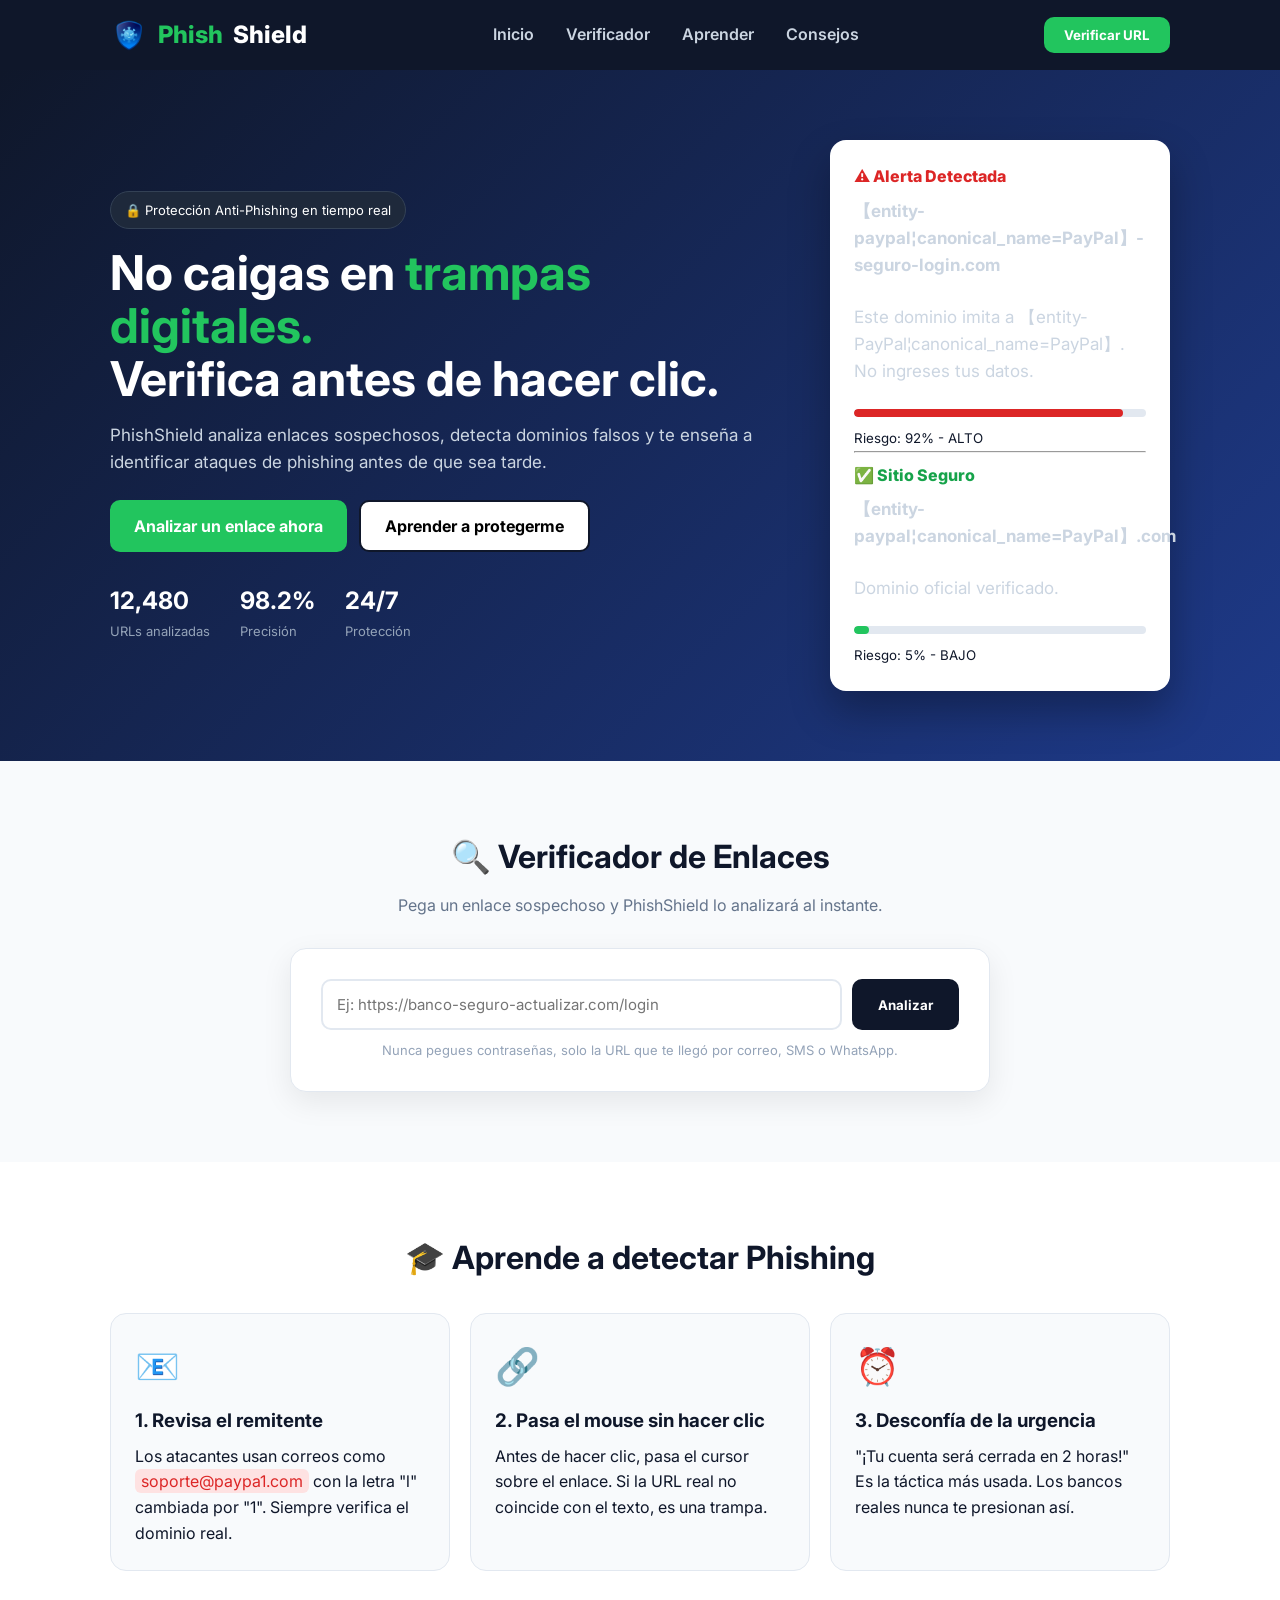
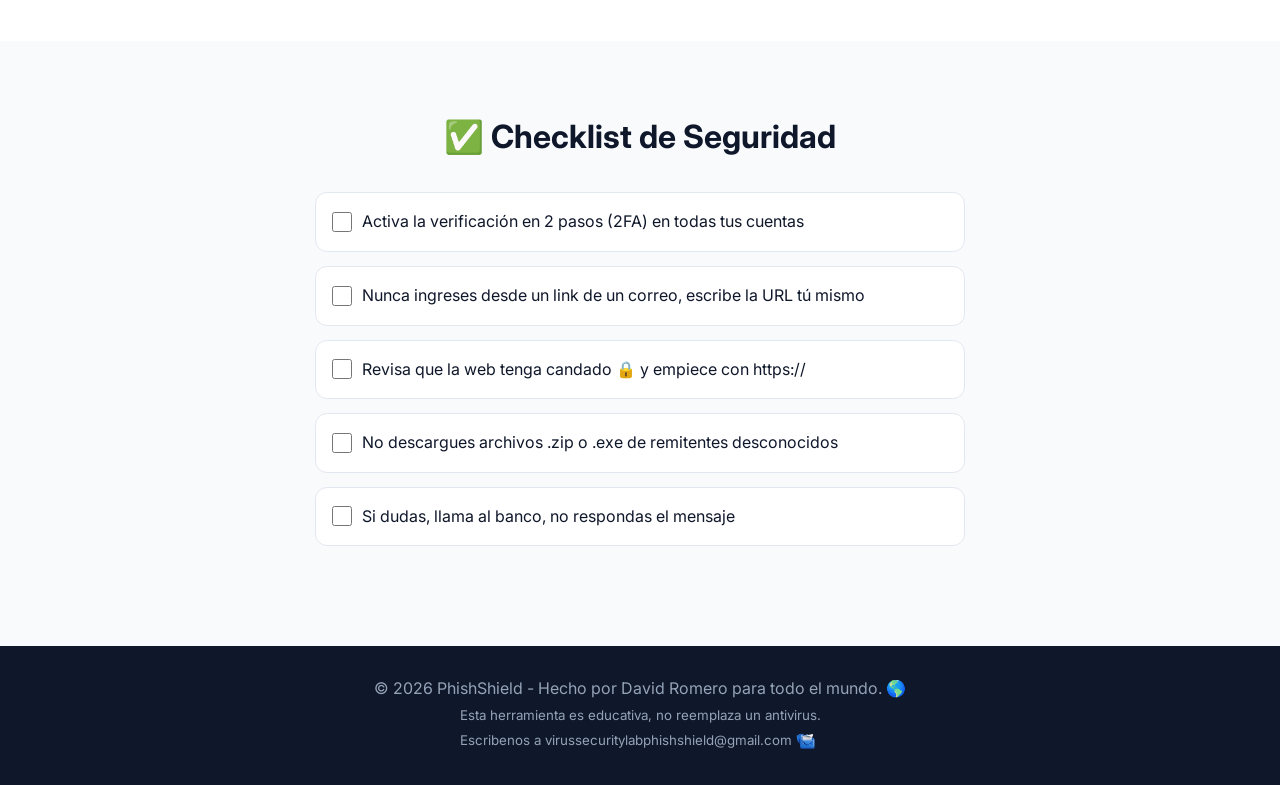
==== index.html @ 4621362f "Primera versión de PhishShield" ====
<!DOCTYPE html>
<html lang="es">

<head>
    <meta charset="UTF-8">
    <meta name="viewport" content="width=device-width, initial-scale=1.0">
    <title>PhishShield - Protégete del Phishing</title>
    <link rel="icon" type="image/png" href="assets/logo.png">
    <link rel="stylesheet" href="css/style.css">
    <link href="https://fonts.googleapis.com/css2?family=Inter:wght@400;600;800&display=swap" rel="stylesheet">
</head>

<body>

    <!-- NAVBAR -->
    <header class="navbar">
        <div class="container nav-flex">
            <div class="logo">
                <img src="assets/logo.png" alt="PhishShield Logo">
                <span>Phish</span>Shield
            </div>
            <nav>
                <a href="#inicio">Inicio</a>
                <a href="#verificador">Verificador</a>
                <a href="#aprender">Aprender</a>
                <a href="#consejos">Consejos</a>
            </nav>
            <button class="btn-primary"
                onclick="document.getElementById('verificador').scrollIntoView({behavior:'smooth'})">Verificar
                URL</button>
        </div>
    </header>

    <!-- HERO -->
    <section id="inicio" class="hero">
        <div class="container hero-flex">
            <div class="hero-text">
                <span class="badge">🔒 Protección Anti-Phishing en tiempo real</span>
                <h1>No caigas en <span class="highlight">trampas digitales.</span><br>Verifica antes de hacer clic.</h1>
                <p>PhishShield analiza enlaces sospechosos, detecta dominios falsos y te enseña a identificar ataques de
                    phishing antes de que sea tarde.</p>
                <div class="hero-buttons">
                    <button class="btn-primary large"
                        onclick="document.getElementById('verificador').scrollIntoView({behavior:'smooth'})">Analizar un
                        enlace ahora</button>
                    <button class="btn-secondary large"
                        onclick="document.getElementById('aprender').scrollIntoView({behavior:'smooth'})">Aprender a
                        protegerme</button>
                </div>
                <div class="stats">
                    <div><strong id="stat-analizados">12,480</strong><span>URLs analizadas</span></div>
                    <div><strong>98.2%</strong><span>Precisión</span></div>
                    <div><strong>24/7</strong><span>Protección</span></div>
                </div>
            </div>
            <div class="hero-card">
                <div class="card-header">⚠️ Alerta Detectada</div>
                <p><strong>【entity-paypal¦canonical_name=PayPal】-seguro-login.com</strong></p>
                <p class="danger">Este dominio imita a 【entity-PayPal¦canonical_name=PayPal】. No ingreses tus datos.</p>
                <div class="progress-bar">
                    <div class="progress danger-bg" style="width: 92%"></div>
                </div>
                <small>Riesgo: 92% - ALTO</small>
                <hr>
                <div class="card-header safe">✅ Sitio Seguro</div>
                <p><strong>【entity-paypal¦canonical_name=PayPal】.com</strong></p>
                <p class="safe-text">Dominio oficial verificado.</p>
                <div class="progress-bar">
                    <div class="progress safe-bg" style="width: 5%"></div>
                </div>
                <small>Riesgo: 5% - BAJO</small>
            </div>
        </div>
    </section>

    <!-- VERIFICADOR -->
    <section id="verificador" class="section">
        <div class="container">
            <h2 class="section-title">🔍 Verificador de Enlaces</h2>
            <p class="section-subtitle">Pega un enlace sospechoso y PhishShield lo analizará al instante.</p>

            <div class="checker-box">
                <div class="input-group">
                    <input type="text" id="urlInput" placeholder="Ej: https://banco-seguro-actualizar.com/login">
                    <button onclick="analizarURL()">Analizar</button>
                </div>
                <p class="hint">Nunca pegues contraseñas, solo la URL que te llegó por correo, SMS o WhatsApp.</p>

                <div id="resultado" class="resultado hidden">
                    <h3 id="resultadoTitulo"></h3>
                    <p id="resultadoDesc"></p>
                    <div class="progress-bar big">
                        <div id="barraRiesgo" class="progress"></div>
                    </div>
                    <p id="porcentajeRiesgo"></p>
                    <ul id="listaAlertas"></ul>
                </div>
            </div>
        </div>
    </section>

    <!-- APRENDER -->
    <section id="aprender" class="section bg-light">
        <div class="container">
            <h2 class="section-title">🎓 Aprende a detectar Phishing</h2>
            <div class="grid-3">
                <div class="card">
                    <div class="icon">📧</div>
                    <h3>1. Revisa el remitente</h3>
                    <p>Los atacantes usan correos como <code>soporte@paypa1.com</code> con la letra "l" cambiada por
                        "1". Siempre verifica el dominio real.</p>
                </div>
                <div class="card">
                    <div class="icon">🔗</div>
                    <h3>2. Pasa el mouse sin hacer clic</h3>
                    <p>Antes de hacer clic, pasa el cursor sobre el enlace. Si la URL real no coincide con el texto, es
                        una trampa.</p>
                </div>
                <div class="card">
                    <div class="icon">⏰</div>
                    <h3>3. Desconfía de la urgencia</h3>
                    <p>"¡Tu cuenta será cerrada en 2 horas!" Es la táctica más usada. Los bancos reales nunca te
                        presionan así.</p>
                </div>
            </div>
        </div>
    </section>

    <!-- CONSEJOS -->
    <section id="consejos" class="section">
        <div class="container">
            <h2 class="section-title">✅ Checklist de Seguridad</h2>
            <div class="checklist">
                <label><input type="checkbox"> Activa la verificación en 2 pasos (2FA) en todas tus cuentas</label>
                <label><input type="checkbox"> Nunca ingreses desde un link de un correo, escribe la URL tú
                    mismo</label>
                <label><input type="checkbox"> Revisa que la web tenga candado 🔒 y empiece con https://</label>
                <label><input type="checkbox"> No descargues archivos .zip o .exe de remitentes desconocidos</label>
                <label><input type="checkbox"> Si dudas, llama al banco, no respondas el mensaje</label>
            </div>
        </div>
    </section>

    <footer>
        <p>© 2026 PhishShield - Hecho por David Romero para todo el mundo. 🌎</p>
        <p><small>Esta herramienta es educativa, no reemplaza un antivirus.</small></p>
        <p><small>Escribenos a virussecuritylabphishshield@gmail.com</small><img src="assets/logocorreo.png"
                style="width:28px; vertical-align:middle;"> </p>
        </p>
    </footer>

    <script src="js/script.js"></script>
</body>

</html>
---- css/style.css ----
* { margin: 0; padding: 0; box-sizing: border-box; font-family: 'Inter', sans-serif; }
body { background: #f8fafc; color: #0f172a; line-height: 1.6; }
.container { max-width: 1100px; margin: auto; padding: 0 20px; }

/* NAVBAR */
.navbar { background: #0f172a; color: white; padding: 16px 0; position: sticky; top: 0; z-index: 100; }
.nav-flex { display: flex; justify-content: space-between; align-items: center; }
.logo { font-size: 24px; font-weight: 800; }
.logo span { color: #22c55e; }
.navbar nav a { color: #cbd5e1; text-decoration: none; margin: 0 14px; font-weight: 600; }
.navbar nav a:hover { color: white; }

/* BOTONES */
.btn-primary { background: #22c55e; color: white; border: none; padding: 10px 20px; border-radius: 10px; font-weight: 700; cursor: pointer; }
.btn-primary:hover { background: #16a34a; }
.btn-secondary { background: white; border: 2px solid #0f172a; padding: 10px 20px; border-radius: 10px; font-weight: 700; cursor: pointer; }
.large { padding: 14px 24px; font-size: 16px; }

/* HERO */
.hero { background: linear-gradient(135deg, #0f172a 0%, #1e3a8a 100%); color: white; padding: 70px 0; }
.hero-flex { display: flex; gap: 40px; align-items: center; flex-wrap: wrap; }
.hero-text { flex: 1; min-width: 300px; }
.badge { background: #1e293b; padding: 8px 14px; border-radius: 20px; font-size: 13px; border: 1px solid #334155; display: inline-block; margin-bottom: 18px; }
.hero h1 { font-size: 48px; line-height: 1.1; margin-bottom: 16px; }
.highlight { color: #22c55e; }
.hero p { color: #cbd5e1; margin-bottom: 24px; font-size: 17px; }
.hero-buttons { display: flex; gap: 12px; flex-wrap: wrap; }
.stats { display: flex; gap: 30px; margin-top: 30px; }
.stats div { display: flex; flex-direction: column; }
.stats strong { font-size: 24px; }
.stats span { color: #94a3b8; font-size: 13px; }

.hero-card { background: white; color: #0f172a; padding: 24px; border-radius: 16px; width: 340px; box-shadow: 0 20px 40px rgba(0,0,0,0.3); }
.card-header { font-weight: 800; color: #dc2626; margin-bottom: 8px; }
.card-header.safe { color: #16a34a; margin-top: 10px; }
.danger { color: #dc2626; font-size: 14px; }
.safe-text { color: #16a34a; font-size: 14px; }
.progress-bar { background: #e2e8f0; height: 8px; border-radius: 10px; overflow: hidden; margin: 8px 0; }
.progress { height: 100%; border-radius: 10px; }
.danger-bg { background: #dc2626; }
.safe-bg { background: #22c55e; }

/* SECCIONES */
.section { padding: 70px 0; }
.bg-light { background: white; }
.section-title { text-align: center; font-size: 32px; margin-bottom: 10px; }
.section-subtitle { text-align: center; color: #64748b; margin-bottom: 30px; }

/* CHECKER */
.checker-box { background: white; max-width: 700px; margin: auto; padding: 30px; border-radius: 16px; box-shadow: 0 10px 30px rgba(0,0,0,0.08); border: 1px solid #e2e8f0; }
.input-group { display: flex; gap: 10px; }
.input-group input { flex: 1; padding: 14px; border: 2px solid #e2e8f0; border-radius: 10px; font-size: 15px; outline: none; }
.input-group input:focus { border-color: #22c55e; }
.input-group button { background: #0f172a; color: white; border: none; padding: 0 26px; border-radius: 10px; font-weight: 700; cursor: pointer; }
.hint { font-size: 13px; color: #94a3b8; margin-top: 10px; text-align: center; }
.resultado { margin-top: 24px; padding: 20px; border-radius: 12px; background: #f8fafc; border: 1px solid #e2e8f0; }
.hidden { display: none; }
.big { height: 12px; }
#listaAlertas { margin-top: 12px; padding-left: 20px; }

/* GRID */
.grid-3 { display: grid; grid-template-columns: repeat(auto-fit, minmax(280px, 1fr)); gap: 20px; margin-top: 30px; }
.card { background: #f8fafc; padding: 24px; border-radius: 16px; border: 1px solid #e2e8f0; }
.icon { font-size: 36px; margin-bottom: 10px; }
.card h3 { margin-bottom: 8px; }
.card code { background: #fee2e2; padding: 2px 6px; border-radius: 6px; color: #dc2626; }

.checklist { max-width: 650px; margin: 30px auto; display: flex; flex-direction: column; gap: 14px; }
.checklist label { background: white; padding: 16px; border-radius: 12px; border: 1px solid #e2e8f0; cursor: pointer; display: flex; gap: 10px; align-items: center; }
.checklist input { width: 20px; height: 20px; accent-color: #22c55e; }

footer { background: #0f172a; color: #94a3b8; text-align: center; padding: 30px 20px; }

@media (max-width: 768px) {
    .hero h1 { font-size: 34px; }
    .navbar nav { display: none; }
    .input-group { flex-direction: column; }
    .input-group button { padding: 14px; }
}
/* LOGO */
.logo {
    display: flex;
    align-items: center;
    gap: 10px;
}
.logo img {
    width: 38px;
    height: 38px;
    object-fit: contain;
    border-radius: 8px;
}
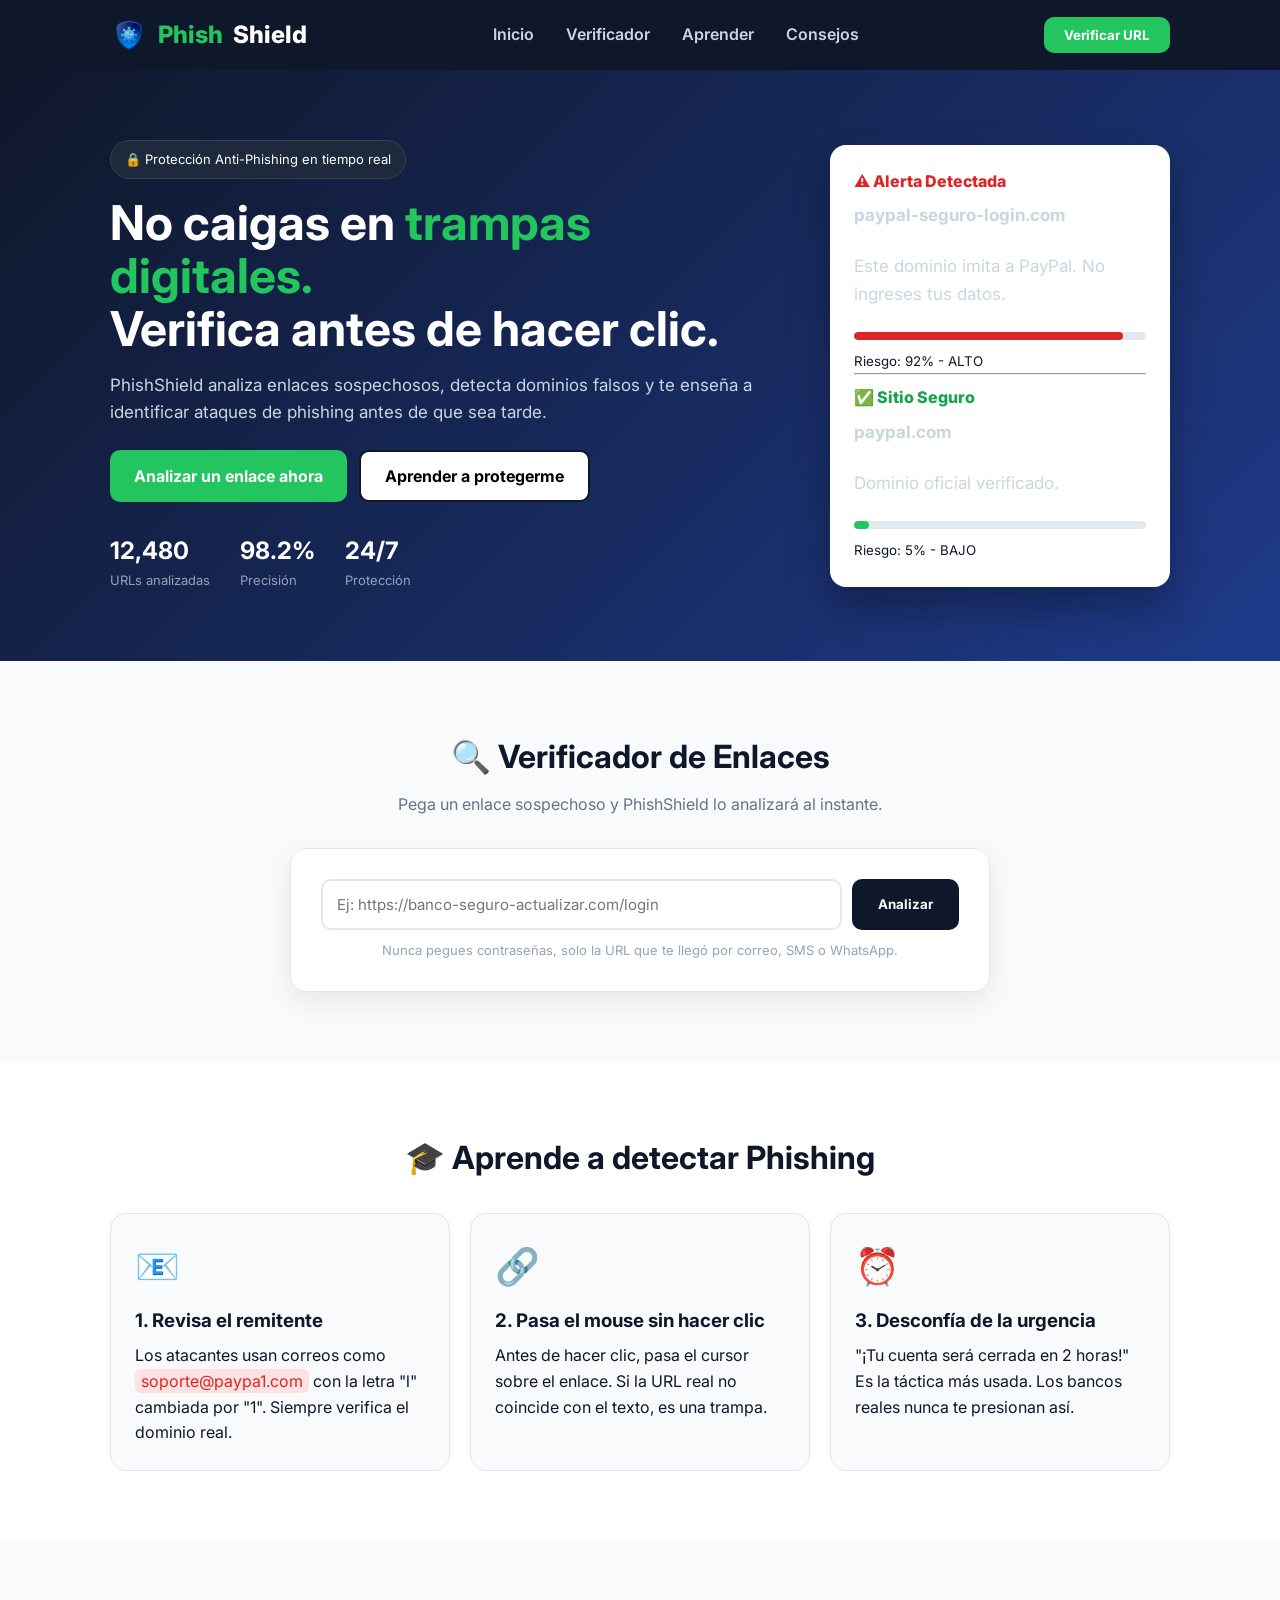
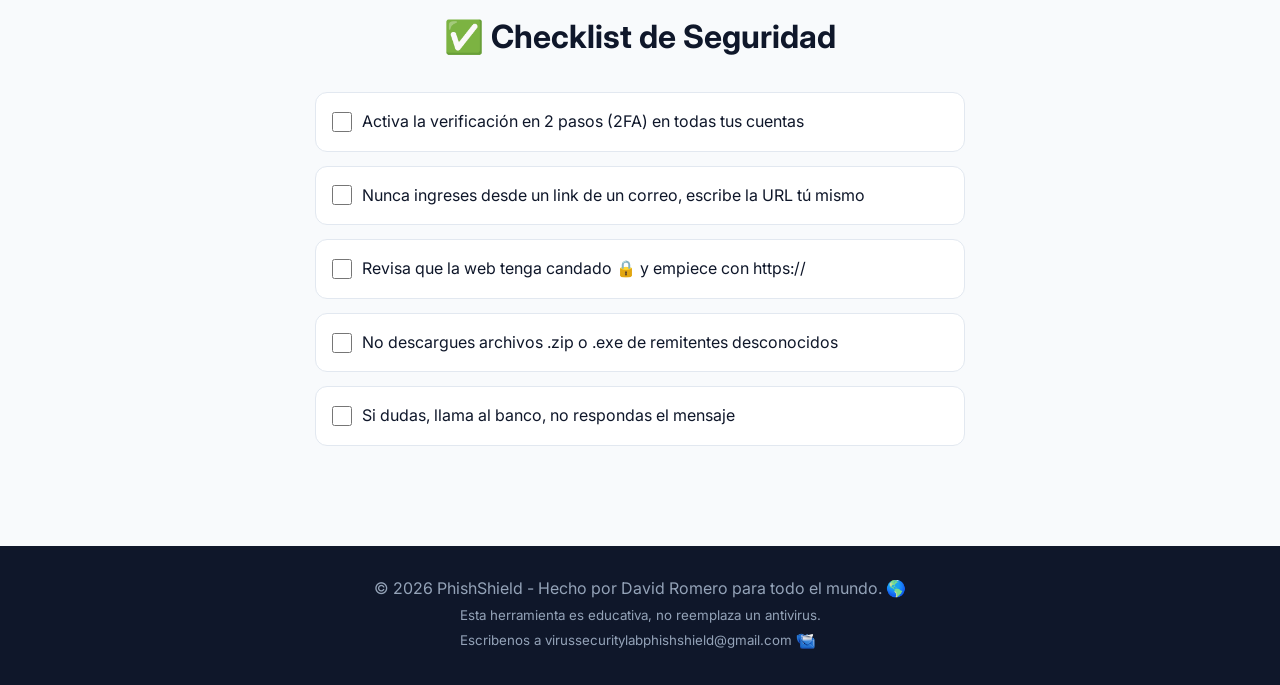
==== commit 99860abd: "Corregido texto gris y color del cuadro" ====
--- a/index.html
+++ b/index.html
@@ -54,22 +54,18 @@
                 </div>
             </div>
             <div class="hero-card">
-                <div class="card-header">⚠️ Alerta Detectada</div>
-                <p><strong>【entity-paypal¦canonical_name=PayPal】-seguro-login.com</strong></p>
-                <p class="danger">Este dominio imita a 【entity-PayPal¦canonical_name=PayPal】. No ingreses tus datos.</p>
-                <div class="progress-bar">
-                    <div class="progress danger-bg" style="width: 92%"></div>
-                </div>
-                <small>Riesgo: 92% - ALTO</small>
-                <hr>
-                <div class="card-header safe">✅ Sitio Seguro</div>
-                <p><strong>【entity-paypal¦canonical_name=PayPal】.com</strong></p>
-                <p class="safe-text">Dominio oficial verificado.</p>
-                <div class="progress-bar">
-                    <div class="progress safe-bg" style="width: 5%"></div>
-                </div>
-                <small>Riesgo: 5% - BAJO</small>
-            </div>
+    <div class="card-header">⚠️ Alerta Detectada</div>
+    <p><strong>paypal-seguro-login.com</strong></p>
+    <p class="danger">Este dominio imita a PayPal. No ingreses tus datos.</p>
+    <div class="progress-bar"><div class="progress danger-bg" style="width: 92%"></div></div>
+    <small>Riesgo: 92% - ALTO</small>
+    <hr>
+    <div class="card-header safe">✅ Sitio Seguro</div>
+    <p><strong>paypal.com</strong></p>
+    <p class="safe-text">Dominio oficial verificado.</p>
+    <div class="progress-bar"><div class="progress safe-bg" style="width: 5%"></div></div>
+    <small>Riesgo: 5% - BAJO</small>
+</div>
         </div>
     </section>
 
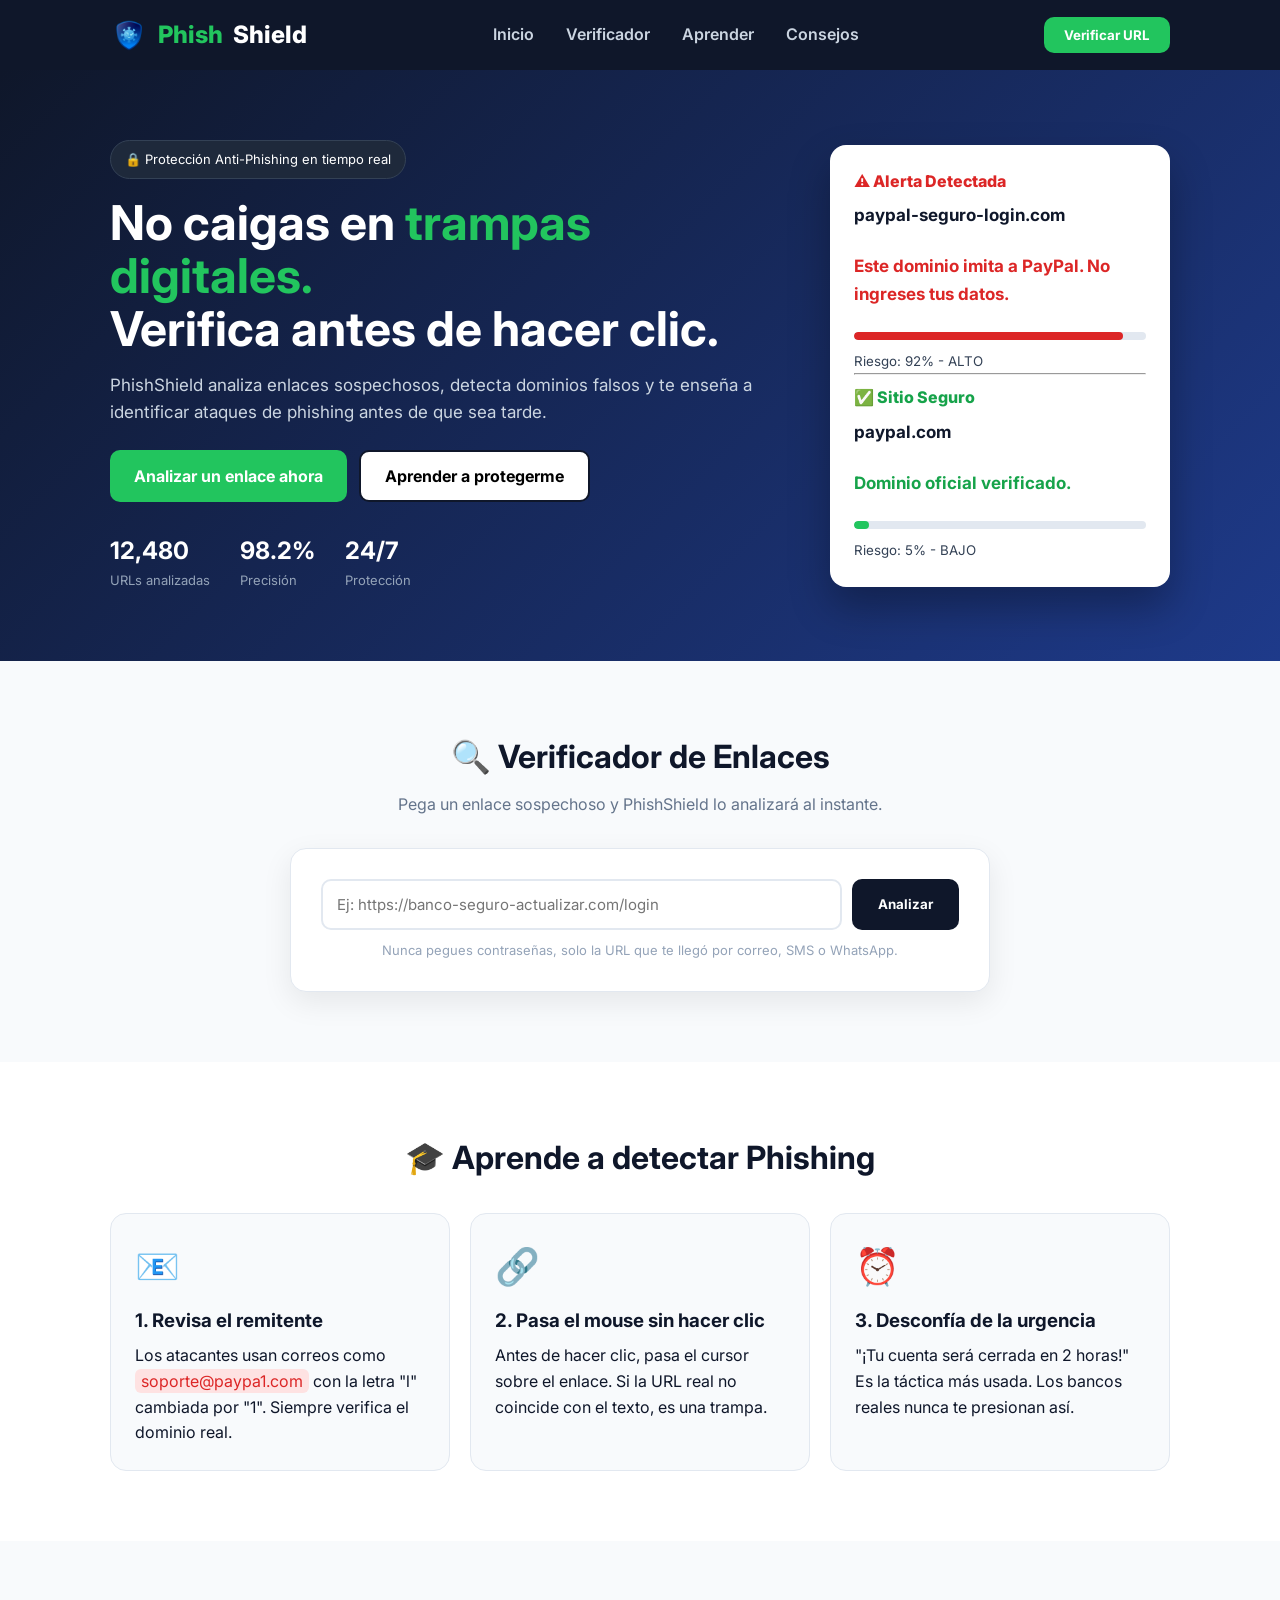
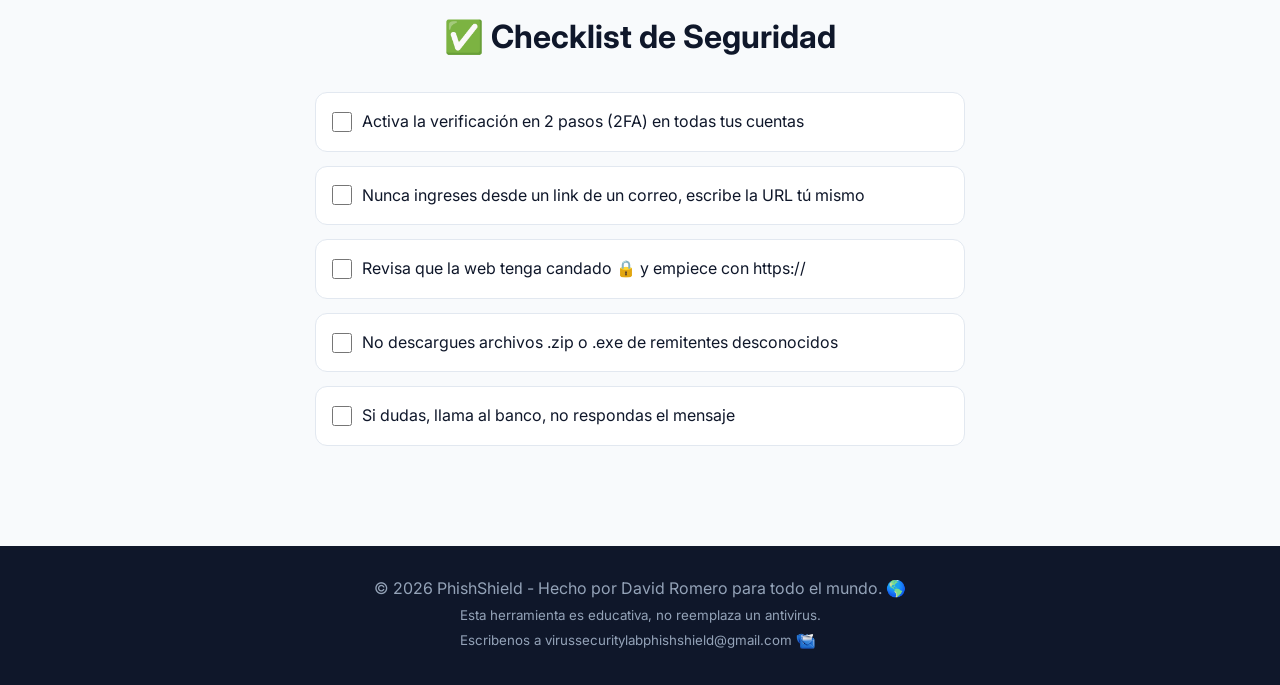
==== commit d0de808d: "Agregada pagina aprender con quiz" ====
--- a/index.html
+++ b/index.html
@@ -43,8 +43,7 @@
                     <button class="btn-primary large"
                         onclick="document.getElementById('verificador').scrollIntoView({behavior:'smooth'})">Analizar un
                         enlace ahora</button>
-                    <button class="btn-secondary large"
-                        onclick="document.getElementById('aprender').scrollIntoView({behavior:'smooth'})">Aprender a
+                    <button class="btn-secondary large" onclick="window.location.href='pages/aprender.html'">Aprender a
                         protegerme</button>
                 </div>
                 <div class="stats">
@@ -54,18 +53,22 @@
                 </div>
             </div>
             <div class="hero-card">
-    <div class="card-header">⚠️ Alerta Detectada</div>
-    <p><strong>paypal-seguro-login.com</strong></p>
-    <p class="danger">Este dominio imita a PayPal. No ingreses tus datos.</p>
-    <div class="progress-bar"><div class="progress danger-bg" style="width: 92%"></div></div>
-    <small>Riesgo: 92% - ALTO</small>
-    <hr>
-    <div class="card-header safe">✅ Sitio Seguro</div>
-    <p><strong>paypal.com</strong></p>
-    <p class="safe-text">Dominio oficial verificado.</p>
-    <div class="progress-bar"><div class="progress safe-bg" style="width: 5%"></div></div>
-    <small>Riesgo: 5% - BAJO</small>
-</div>
+                <div class="card-header">⚠️ Alerta Detectada</div>
+                <p><strong>paypal-seguro-login.com</strong></p>
+                <p class="danger">Este dominio imita a PayPal. No ingreses tus datos.</p>
+                <div class="progress-bar">
+                    <div class="progress danger-bg" style="width: 92%"></div>
+                </div>
+                <small>Riesgo: 92% - ALTO</small>
+                <hr>
+                <div class="card-header safe">✅ Sitio Seguro</div>
+                <p><strong>paypal.com</strong></p>
+                <p class="safe-text">Dominio oficial verificado.</p>
+                <div class="progress-bar">
+                    <div class="progress safe-bg" style="width: 5%"></div>
+                </div>
+                <small>Riesgo: 5% - BAJO</small>
+            </div>
         </div>
     </section>
 
--- a/css/style.css
+++ b/css/style.css
@@ -88,4 +88,18 @@
     height: 38px;
     object-fit: contain;
     border-radius: 8px;
+}
+/* ARREGLO COLOR CUADRO - VERSIÓN FUERTE */
+.hero .hero-card p {
+    color: #0f172a !important;
+    font-weight: 700;
+}
+.hero .hero-card p.danger {
+    color: #dc2626 !important;
+}
+.hero .hero-card p.safe-text {
+    color: #16a34a !important;
+}
+.hero .hero-card small {
+    color: #334155 !important;
 }
